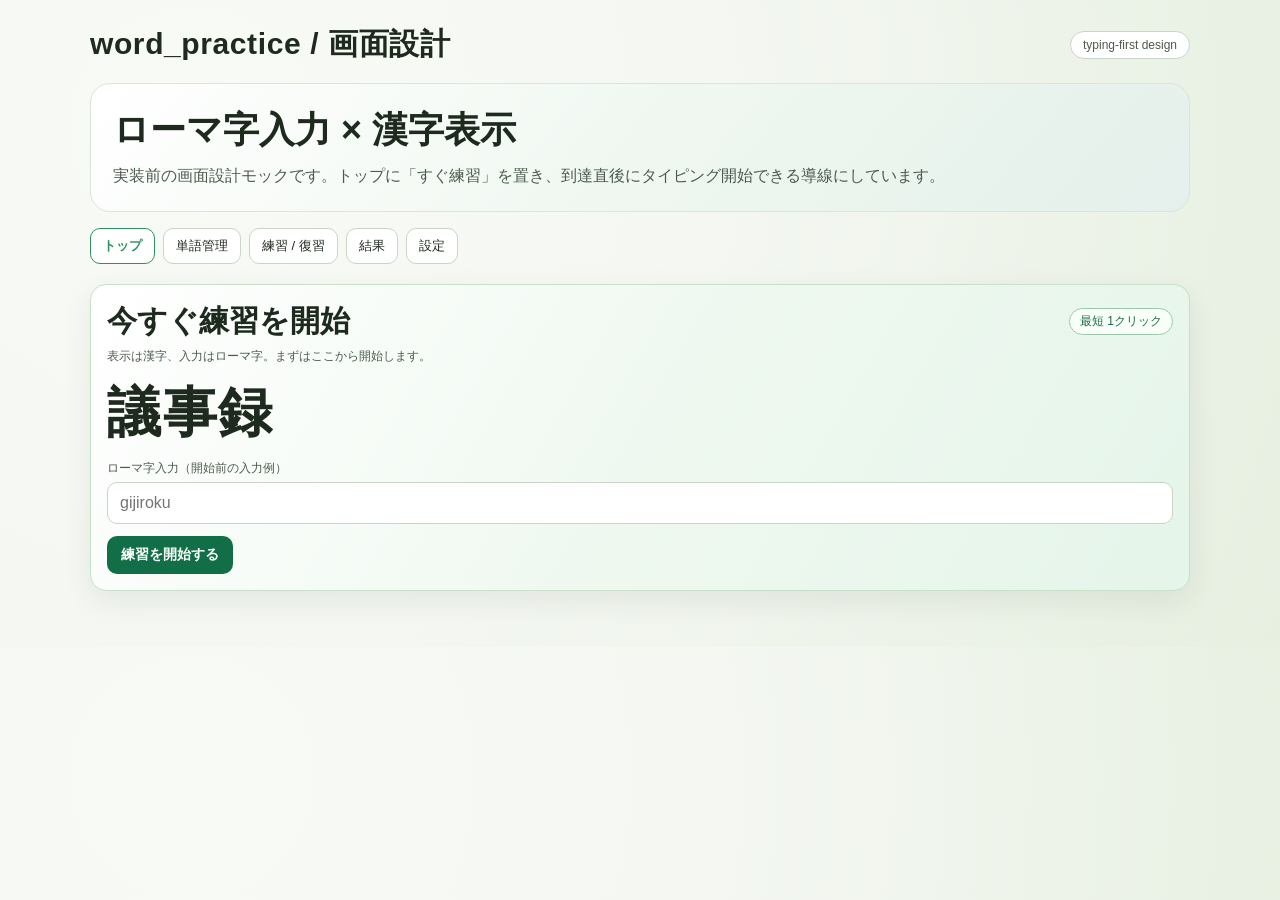
==== screen_design_html/index.html @ f266ffd5 "トップ導線をメニュー中心に統一し即練習カードを最適化" ====
<!doctype html>
<html lang="ja">
<head>
  <meta charset="utf-8">
  <meta name="viewport" content="width=device-width,initial-scale=1">
  <title>画面設計 | word_practice</title>
  <link rel="stylesheet" href="styles.css">
</head>
<body>
  <main class="app">
    <header class="header">
      <div class="brand">word_practice / 画面設計</div>
      <div class="badge">typing-first design</div>
    </header>

    <section class="hero">
      <h1>ローマ字入力 × 漢字表示</h1>
      <p>実装前の画面設計モックです。トップに「すぐ練習」を置き、到達直後にタイピング開始できる導線にしています。</p>
    </section>

    <nav class="nav" style="margin-top:16px;">
      <a class="active" href="index.html">トップ</a>
      <a href="words.html">単語管理</a>
      <a href="practice.html">練習 / 復習</a>
      <a href="result.html">結果</a>
      <a href="settings.html">設定</a>
    </nav>

    <section class="card quick-start">
      <div class="quick-title">
        <h2>今すぐ練習を開始</h2>
        <span class="pill">最短 1クリック</span>
      </div>
      <p class="small" style="margin-top:6px;">表示は漢字、入力はローマ字。まずはここから開始します。</p>
      <div class="quick-problem">議事録</div>
      <label class="label">ローマ字入力（開始前の入力例）</label>
      <input class="input" placeholder="gijiroku">
      <div class="quick-actions">
        <a class="btn btn-quick" href="practice.html">練習を開始する</a>
      </div>
    </section>
  </main>
</body>
</html>
---- screen_design_html/styles.css ----
:root {
  --bg-0: #f4f7f2;
  --bg-1: #e6efe0;
  --ink: #1f2a1f;
  --ink-soft: #4b5b4d;
  --accent: #2f8f62;
  --accent-2: #0f5b72;
  --warn: #b34d2e;
  --card: #ffffffd9;
  --line: #c8d5c7;
  --shadow: 0 10px 30px rgba(25, 42, 25, 0.08);
}

* { box-sizing: border-box; }
body {
  margin: 0;
  font-family: "Noto Sans JP", "Hiragino Kaku Gothic ProN", Meiryo, sans-serif;
  color: var(--ink);
  background: radial-gradient(circle at 15% 20%, #f8fbf5 0%, var(--bg-0) 45%, var(--bg-1) 100%);
}

.app {
  width: min(1100px, 92vw);
  margin: 24px auto 56px;
}

.header {
  display: flex;
  justify-content: space-between;
  align-items: center;
  gap: 16px;
  margin-bottom: 18px;
}

.brand {
  font-size: clamp(20px, 3vw, 30px);
  font-weight: 800;
  letter-spacing: 0.02em;
}

.badge {
  border: 1px solid var(--line);
  border-radius: 999px;
  padding: 6px 12px;
  font-size: 12px;
  color: var(--ink-soft);
  background: #fff;
}

.nav {
  display: flex;
  gap: 8px;
  flex-wrap: wrap;
  margin-bottom: 20px;
}

.nav a {
  text-decoration: none;
  color: var(--ink);
  border: 1px solid var(--line);
  background: #fff;
  border-radius: 10px;
  padding: 8px 12px;
  font-size: 13px;
}

.nav a.active {
  border-color: var(--accent);
  color: var(--accent);
  font-weight: 700;
}

.grid {
  display: grid;
  gap: 14px;
}

.grid.two { grid-template-columns: repeat(2, minmax(0, 1fr)); }
.grid.three { grid-template-columns: repeat(3, minmax(0, 1fr)); }

.card {
  background: var(--card);
  border: 1px solid #fff;
  border-radius: 16px;
  box-shadow: var(--shadow);
  padding: 16px;
}

h1, h2, h3, p { margin: 0; }
h1 { font-size: clamp(24px, 4vw, 36px); margin-bottom: 8px; }
h2 { font-size: 20px; margin-bottom: 10px; }
h3 { font-size: 15px; margin-bottom: 8px; color: var(--ink-soft); }

.hero {
  padding: 22px;
  border-radius: 20px;
  border: 1px solid #d7e7d8;
  background: linear-gradient(130deg, #ffffff 0%, #edf6ee 60%, #e5f0ec 100%);
}

.hero p { color: var(--ink-soft); line-height: 1.6; }

.quick-start {
  margin-top: 14px;
  border: 1px solid #c8dfc9;
  background: linear-gradient(120deg, #ffffff 0%, #eef8ef 55%, #e5f5ea 100%);
}

.quick-title {
  display: flex;
  justify-content: space-between;
  align-items: center;
  gap: 8px;
}

.quick-title h2 {
  margin: 0;
  font-size: clamp(22px, 3vw, 30px);
}

.pill {
  border: 1px solid #9acaa8;
  color: #1f6947;
  border-radius: 999px;
  padding: 4px 10px;
  font-size: 12px;
  background: #f8fff9;
}

.quick-problem {
  margin: 12px 0 10px;
  font-size: clamp(32px, 6vw, 54px);
  font-weight: 900;
  letter-spacing: 0.03em;
}

.quick-actions {
  display: flex;
  gap: 10px;
  flex-wrap: wrap;
  margin-top: 12px;
}

.btn-quick {
  background: #126e46;
  color: #fff;
  border-radius: 12px;
  padding: 12px 18px;
  font-weight: 700;
}

.sub-links {
  margin-top: 6px;
  display: flex;
  gap: 10px;
  flex-wrap: wrap;
}

.sub-links a {
  font-size: 13px;
  color: var(--ink-soft);
}

.metric {
  font-family: "M PLUS 1 Code", "Noto Sans JP", monospace;
  font-size: clamp(24px, 3vw, 34px);
  color: var(--accent-2);
  font-weight: 700;
}

.table {
  width: 100%;
  border-collapse: collapse;
  font-size: 14px;
}

.table th, .table td {
  border-bottom: 1px solid var(--line);
  padding: 10px 6px;
  text-align: left;
}

.table th { color: var(--ink-soft); font-size: 12px; text-transform: uppercase; }

.controls {
  display: flex;
  gap: 8px;
  flex-wrap: wrap;
  margin-top: 10px;
}

button, .btn {
  border: 0;
  border-radius: 10px;
  padding: 10px 14px;
  font-size: 14px;
  cursor: pointer;
  text-decoration: none;
  display: inline-block;
}

.btn-primary { background: var(--accent); color: #fff; }
.btn-secondary { background: #e9f2ea; color: var(--ink); border: 1px solid var(--line); }
.btn-danger { background: #ffe6de; color: var(--warn); border: 1px solid #f5cabd; }

.input {
  width: 100%;
  border: 1px solid var(--line);
  border-radius: 10px;
  padding: 11px 12px;
  font-size: 16px;
  background: #fff;
}

.label {
  font-size: 12px;
  color: var(--ink-soft);
  margin-bottom: 5px;
  display: block;
}

.problem {
  font-size: clamp(28px, 5vw, 52px);
  font-weight: 800;
  margin: 8px 0 14px;
  letter-spacing: 0.03em;
}

.status-line {
  display: flex;
  justify-content: space-between;
  font-family: "M PLUS 1 Code", monospace;
  margin-bottom: 8px;
  font-size: 13px;
  color: var(--ink-soft);
}

.progress {
  width: 100%;
  height: 10px;
  border-radius: 999px;
  background: #dde7dc;
  overflow: hidden;
  margin-bottom: 14px;
}

.progress > div {
  height: 100%;
  width: 70%;
  background: linear-gradient(90deg, var(--accent) 0%, #60bf98 100%);
}

.small {
  font-size: 12px;
  color: var(--ink-soft);
}

@media (max-width: 820px) {
  .grid.two, .grid.three { grid-template-columns: 1fr; }
  .app { width: 94vw; margin-top: 16px; }
}
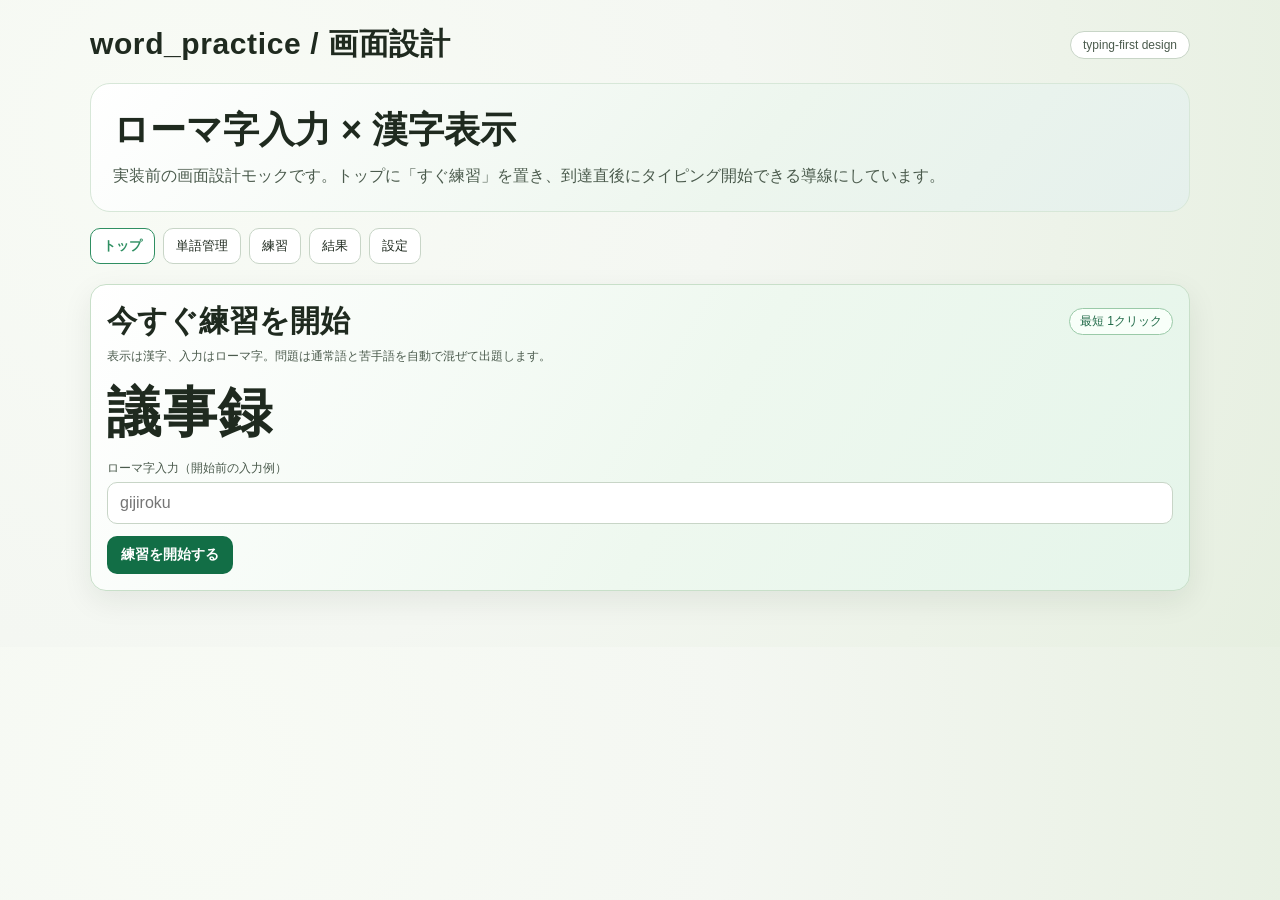
==== commit 52aa968a: "docs: unify practice flow with mixed session wording" ====
--- a/screen_design_html/index.html
+++ b/screen_design_html/index.html
@@ -21,7 +21,7 @@
     <nav class="nav" style="margin-top:16px;">
       <a class="active" href="index.html">トップ</a>
       <a href="words.html">単語管理</a>
-      <a href="practice.html">練習 / 復習</a>
+      <a href="practice.html">練習</a>
       <a href="result.html">結果</a>
       <a href="settings.html">設定</a>
     </nav>
@@ -31,7 +31,7 @@
         <h2>今すぐ練習を開始</h2>
         <span class="pill">最短 1クリック</span>
       </div>
-      <p class="small" style="margin-top:6px;">表示は漢字、入力はローマ字。まずはここから開始します。</p>
+      <p class="small" style="margin-top:6px;">表示は漢字、入力はローマ字。問題は通常語と苦手語を自動で混ぜて出題します。</p>
       <div class="quick-problem">議事録</div>
       <label class="label">ローマ字入力（開始前の入力例）</label>
       <input class="input" placeholder="gijiroku">
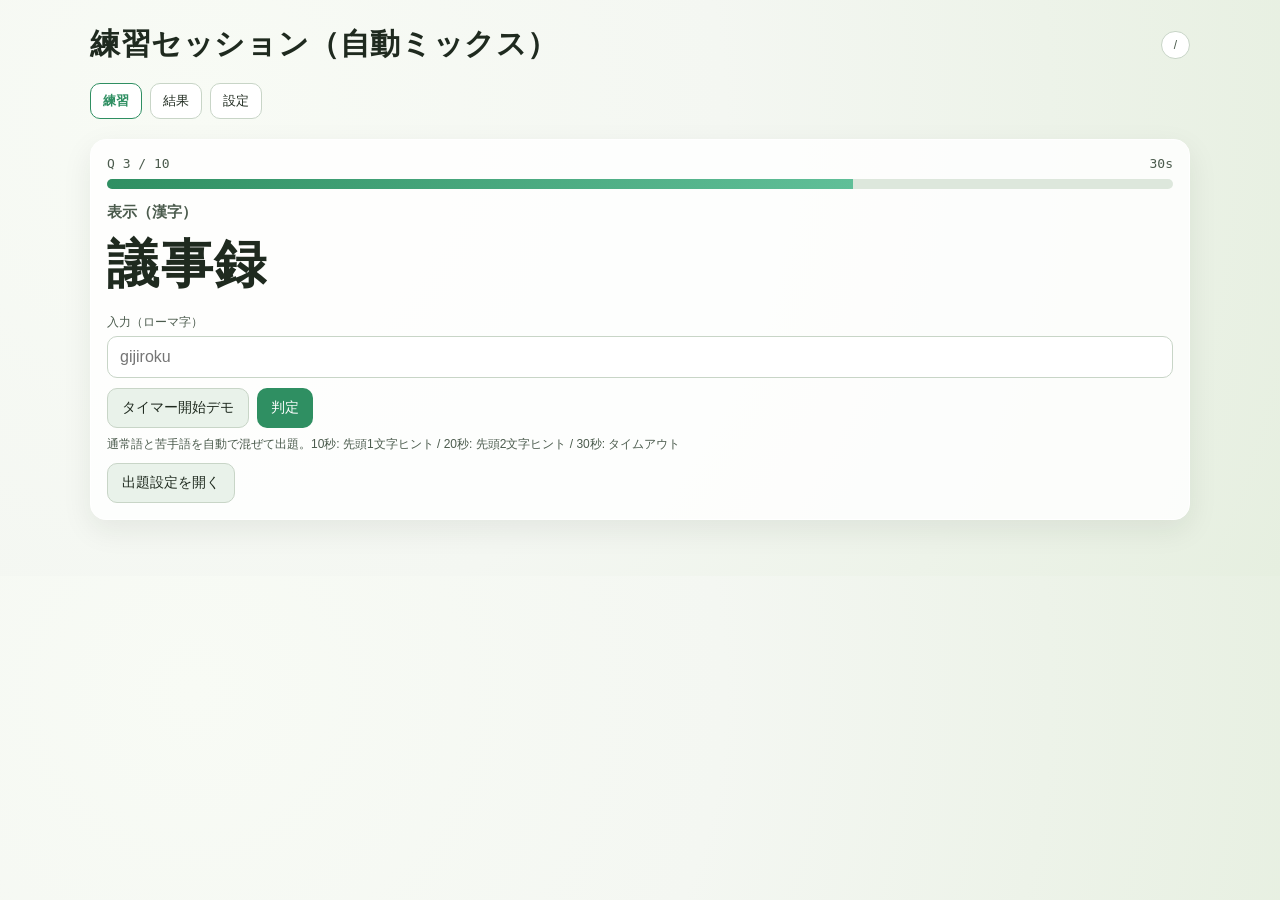
==== commit e060ac92: "docs: remove word management screen from flow" ====
--- a/screen_design_html/index.html
+++ b/screen_design_html/index.html
@@ -3,42 +3,31 @@
 <head>
   <meta charset="utf-8">
   <meta name="viewport" content="width=device-width,initial-scale=1">
-  <title>画面設計 | word_practice</title>
+  <title>練習セッション | word_practice</title>
   <link rel="stylesheet" href="styles.css">
 </head>
 <body>
   <main class="app">
-    <header class="header">
-      <div class="brand">word_practice / 画面設計</div>
-      <div class="badge">typing-first design</div>
-    </header>
-
-    <section class="hero">
-      <h1>ローマ字入力 × 漢字表示</h1>
-      <p>実装前の画面設計モックです。トップに「すぐ練習」を置き、到達直後にタイピング開始できる導線にしています。</p>
-    </section>
-
-    <nav class="nav" style="margin-top:16px;">
-      <a class="active" href="index.html">トップ</a>
-      <a href="words.html">単語管理</a>
-      <a href="practice.html">練習</a>
-      <a href="result.html">結果</a>
-      <a href="settings.html">設定</a>
+    <header class="header"><div class="brand">練習セッション（自動ミックス）</div><div class="badge">/</div></header>
+    <nav class="nav">
+      <a class="active" href="index.html">練習</a><a href="result.html">結果</a><a href="settings.html">設定</a>
     </nav>
 
-    <section class="card quick-start">
-      <div class="quick-title">
-        <h2>今すぐ練習を開始</h2>
-        <span class="pill">最短 1クリック</span>
+    <section class="card">
+      <div class="status-line"><span>Q 3 / 10</span><span id="timer">30s</span></div>
+      <div class="progress"><div id="bar"></div></div>
+      <h3>表示（漢字）</h3>
+      <div class="problem">議事録</div>
+      <label class="label">入力（ローマ字）</label>
+      <input class="input" placeholder="gijiroku">
+      <div class="controls">
+        <button id="start-demo" class="btn btn-secondary">タイマー開始デモ</button>
+        <button class="btn btn-primary">判定</button>
       </div>
-      <p class="small" style="margin-top:6px;">表示は漢字、入力はローマ字。問題は通常語と苦手語を自動で混ぜて出題します。</p>
-      <div class="quick-problem">議事録</div>
-      <label class="label">ローマ字入力（開始前の入力例）</label>
-      <input class="input" placeholder="gijiroku">
-      <div class="quick-actions">
-        <a class="btn btn-quick" href="practice.html">練習を開始する</a>
-      </div>
+      <p class="small" style="margin-top:8px;">通常語と苦手語を自動で混ぜて出題。10秒: 先頭1文字ヒント / 20秒: 先頭2文字ヒント / 30秒: タイムアウト</p>
+      <div class="controls"><a class="btn btn-secondary" href="review.html">出題設定を開く</a></div>
     </section>
   </main>
+  <script src="script.js"></script>
 </body>
 </html>
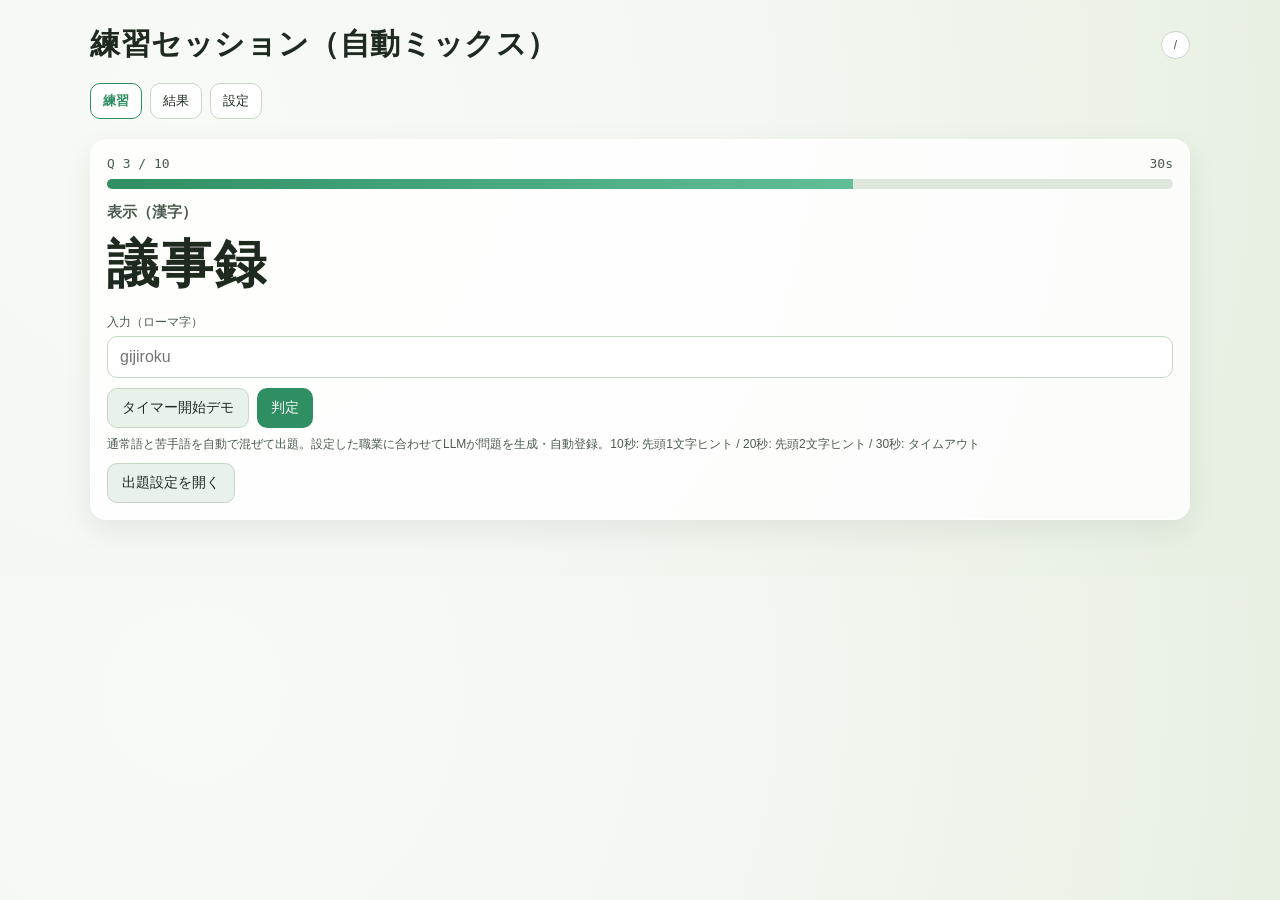
==== commit 41a257a7: "docs: add occupation-based auto question generation flow" ====
--- a/screen_design_html/index.html
+++ b/screen_design_html/index.html
@@ -24,7 +24,7 @@
         <button id="start-demo" class="btn btn-secondary">タイマー開始デモ</button>
         <button class="btn btn-primary">判定</button>
       </div>
-      <p class="small" style="margin-top:8px;">通常語と苦手語を自動で混ぜて出題。10秒: 先頭1文字ヒント / 20秒: 先頭2文字ヒント / 30秒: タイムアウト</p>
+      <p class="small" style="margin-top:8px;">通常語と苦手語を自動で混ぜて出題。設定した職業に合わせてLLMが問題を生成・自動登録。10秒: 先頭1文字ヒント / 20秒: 先頭2文字ヒント / 30秒: タイムアウト</p>
       <div class="controls"><a class="btn btn-secondary" href="review.html">出題設定を開く</a></div>
     </section>
   </main>
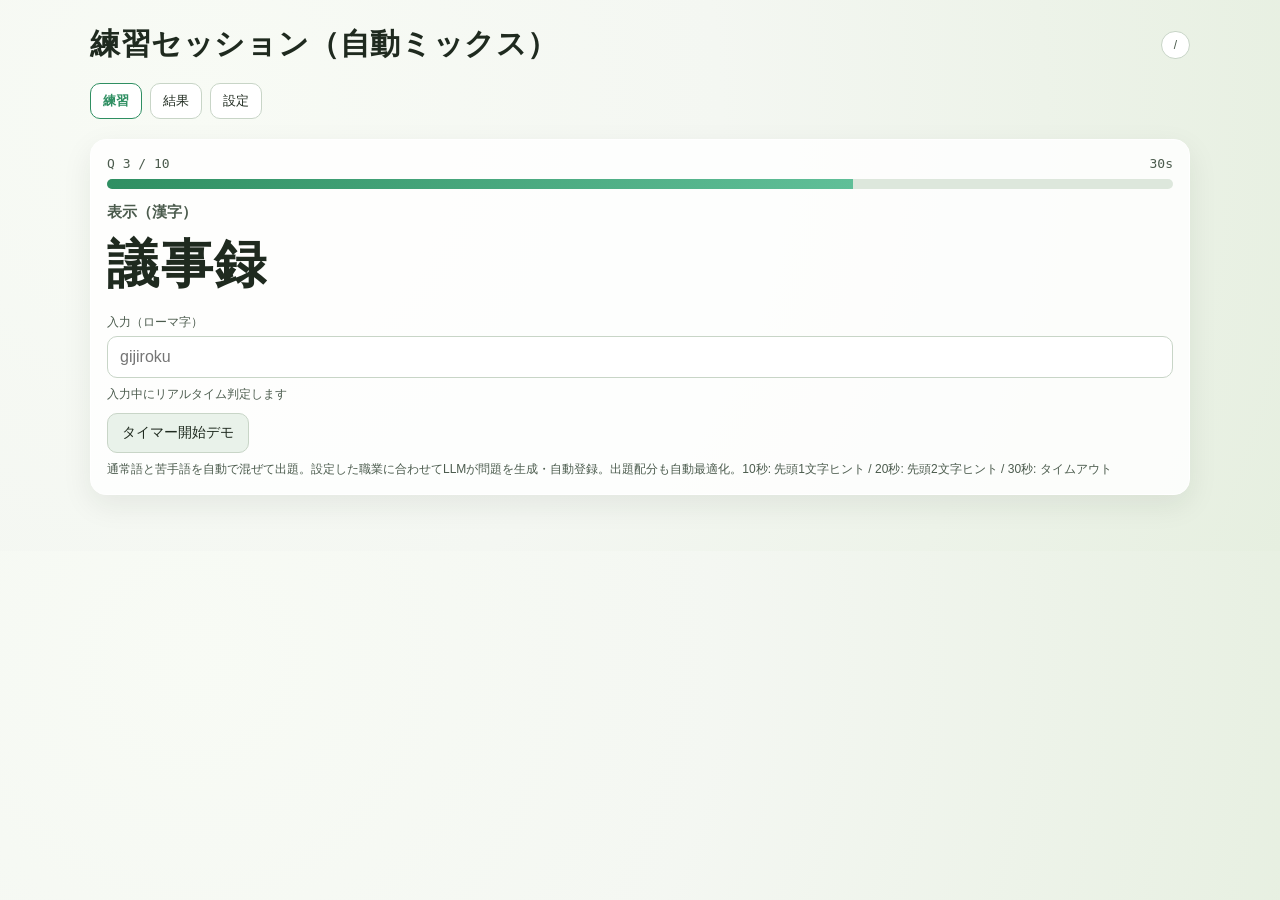
==== commit 0d9e9cd2: "docs: automate session settings and remove manual review flow" ====
--- a/screen_design_html/index.html
+++ b/screen_design_html/index.html
@@ -17,15 +17,14 @@
       <div class="status-line"><span>Q 3 / 10</span><span id="timer">30s</span></div>
       <div class="progress"><div id="bar"></div></div>
       <h3>表示（漢字）</h3>
-      <div class="problem">議事録</div>
+      <div id="problem" class="problem" data-romaji="gijiroku">議事録</div>
       <label class="label">入力（ローマ字）</label>
-      <input class="input" placeholder="gijiroku">
+      <input id="answer-input" class="input" placeholder="gijiroku">
+      <p id="judge-status" class="small" style="margin-top:8px;">入力中にリアルタイム判定します</p>
       <div class="controls">
         <button id="start-demo" class="btn btn-secondary">タイマー開始デモ</button>
-        <button class="btn btn-primary">判定</button>
       </div>
-      <p class="small" style="margin-top:8px;">通常語と苦手語を自動で混ぜて出題。設定した職業に合わせてLLMが問題を生成・自動登録。10秒: 先頭1文字ヒント / 20秒: 先頭2文字ヒント / 30秒: タイムアウト</p>
-      <div class="controls"><a class="btn btn-secondary" href="review.html">出題設定を開く</a></div>
+      <p class="small" style="margin-top:8px;">通常語と苦手語を自動で混ぜて出題。設定した職業に合わせてLLMが問題を生成・自動登録。出題配分も自動最適化。10秒: 先頭1文字ヒント / 20秒: 先頭2文字ヒント / 30秒: タイムアウト</p>
     </section>
   </main>
   <script src="script.js"></script>
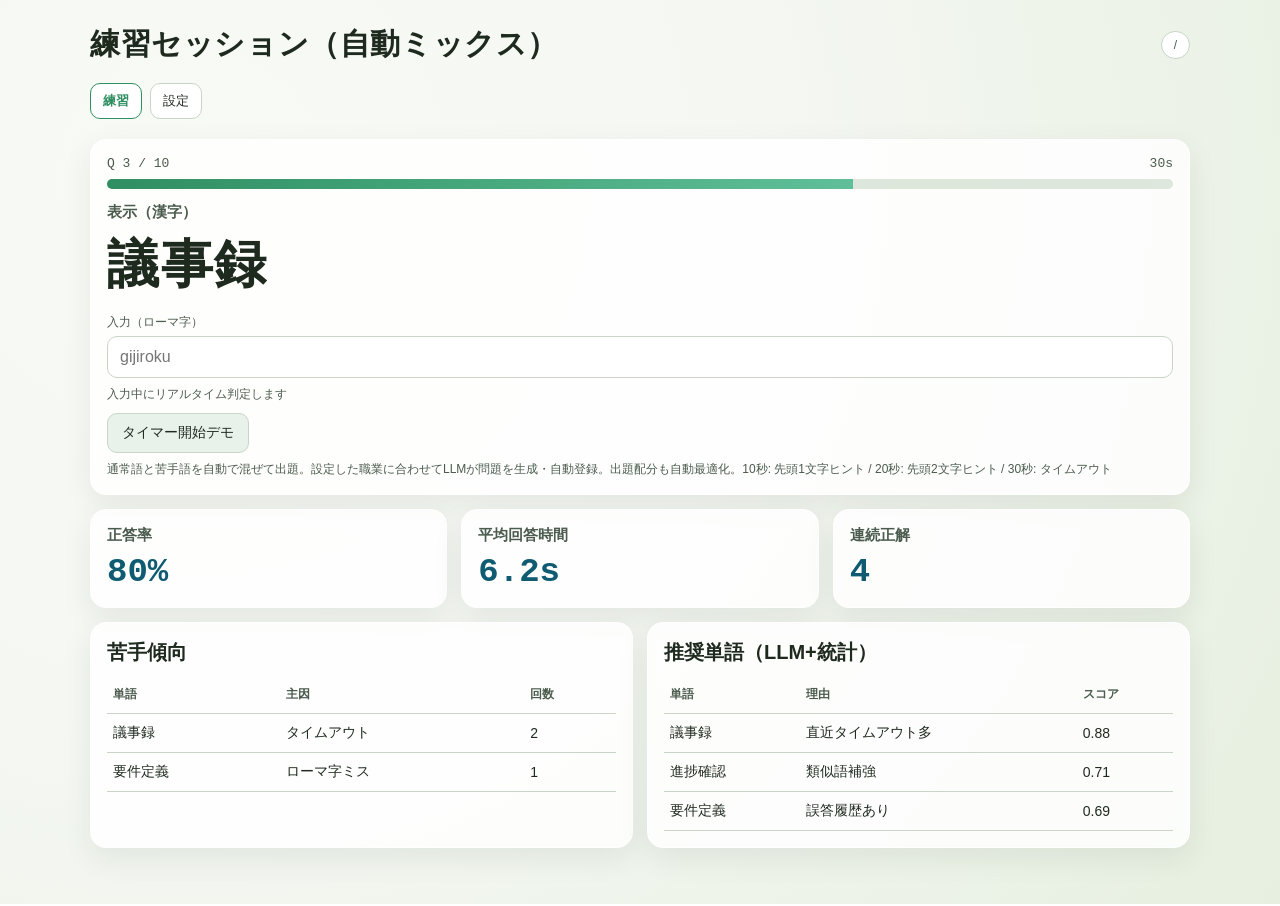
==== commit 0fa892a8: "docs: merge practice and results into single page" ====
--- a/screen_design_html/index.html
+++ b/screen_design_html/index.html
@@ -10,7 +10,7 @@
   <main class="app">
     <header class="header"><div class="brand">練習セッション（自動ミックス）</div><div class="badge">/</div></header>
     <nav class="nav">
-      <a class="active" href="index.html">練習</a><a href="result.html">結果</a><a href="settings.html">設定</a>
+      <a class="active" href="index.html">練習</a><a href="settings.html">設定</a>
     </nav>
 
     <section class="card">
@@ -26,6 +26,36 @@
       </div>
       <p class="small" style="margin-top:8px;">通常語と苦手語を自動で混ぜて出題。設定した職業に合わせてLLMが問題を生成・自動登録。出題配分も自動最適化。10秒: 先頭1文字ヒント / 20秒: 先頭2文字ヒント / 30秒: タイムアウト</p>
     </section>
+
+    <section class="grid three" style="margin-top:14px;">
+      <article class="card"><h3>正答率</h3><div class="metric">80%</div></article>
+      <article class="card"><h3>平均回答時間</h3><div class="metric">6.2s</div></article>
+      <article class="card"><h3>連続正解</h3><div class="metric">4</div></article>
+    </section>
+
+    <section class="grid two" style="margin-top:14px;">
+      <article class="card">
+        <h2>苦手傾向</h2>
+        <table class="table">
+          <thead><tr><th>単語</th><th>主因</th><th>回数</th></tr></thead>
+          <tbody>
+            <tr><td>議事録</td><td>タイムアウト</td><td>2</td></tr>
+            <tr><td>要件定義</td><td>ローマ字ミス</td><td>1</td></tr>
+          </tbody>
+        </table>
+      </article>
+      <article class="card">
+        <h2>推奨単語（LLM+統計）</h2>
+        <table class="table">
+          <thead><tr><th>単語</th><th>理由</th><th>スコア</th></tr></thead>
+          <tbody>
+            <tr><td>議事録</td><td>直近タイムアウト多</td><td>0.88</td></tr>
+            <tr><td>進捗確認</td><td>類似語補強</td><td>0.71</td></tr>
+            <tr><td>要件定義</td><td>誤答履歴あり</td><td>0.69</td></tr>
+          </tbody>
+        </table>
+      </article>
+    </section>
   </main>
   <script src="script.js"></script>
 </body>
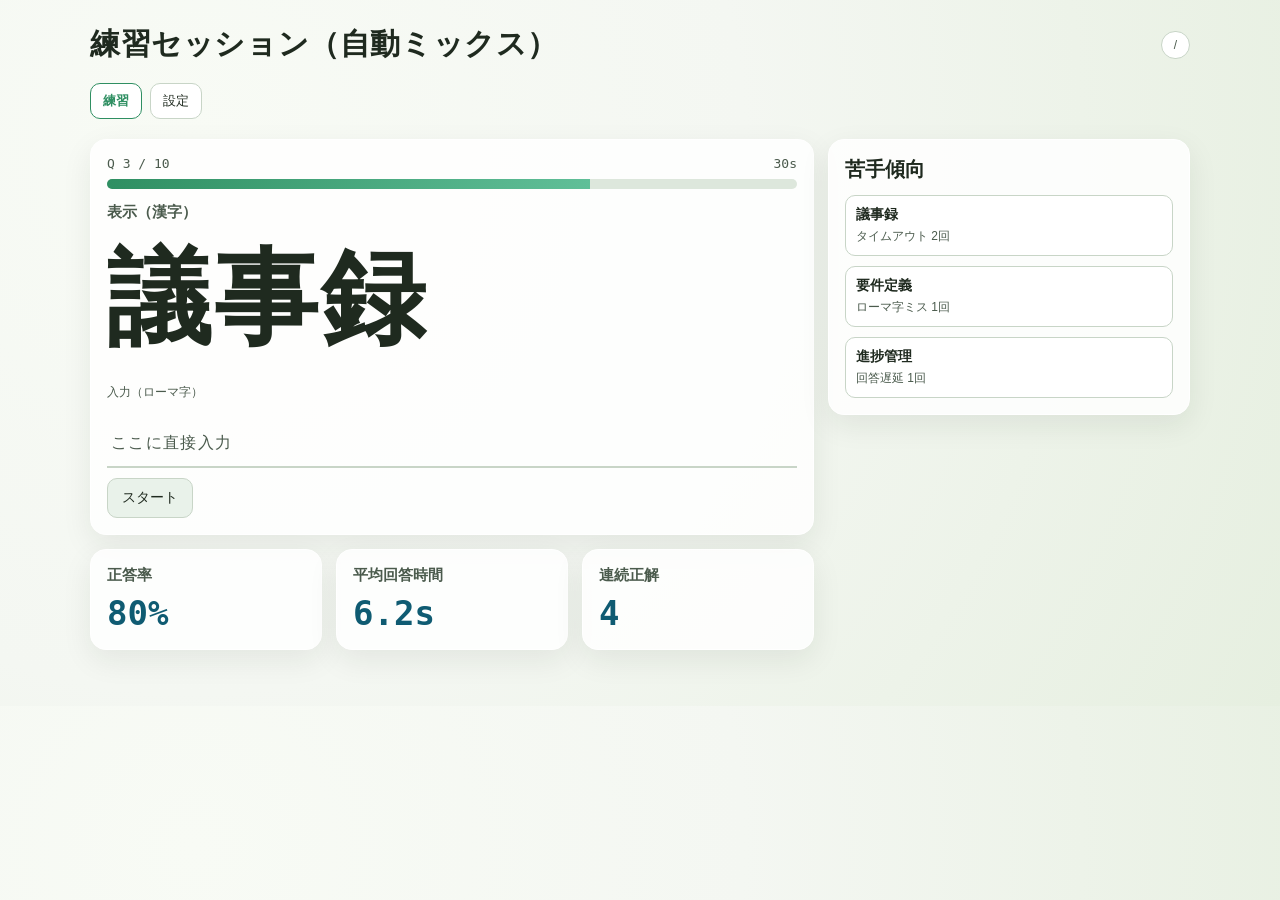
==== commit b9ee4da5: "docs: switch to direct typing display and two-pane weak-trend layout" ====
--- a/screen_design_html/index.html
+++ b/screen_design_html/index.html
@@ -13,48 +13,39 @@
       <a class="active" href="index.html">練習</a><a href="settings.html">設定</a>
     </nav>
 
-    <section class="card">
-      <div class="status-line"><span>Q 3 / 10</span><span id="timer">30s</span></div>
-      <div class="progress"><div id="bar"></div></div>
-      <h3>表示（漢字）</h3>
-      <div id="problem" class="problem" data-romaji="gijiroku">議事録</div>
-      <label class="label">入力（ローマ字）</label>
-      <input id="answer-input" class="input" placeholder="gijiroku">
-      <p id="judge-status" class="small" style="margin-top:8px;">入力中にリアルタイム判定します</p>
-      <div class="controls">
-        <button id="start-demo" class="btn btn-secondary">タイマー開始デモ</button>
+    <section class="split-layout">
+      <div class="main-pane">
+        <section class="card">
+          <div class="status-line"><span>Q 3 / 10</span><span id="timer">30s</span></div>
+          <div class="progress"><div id="bar"></div></div>
+          <h3>表示（漢字）</h3>
+          <div id="problem" class="problem" data-romaji="gijiroku">議事録</div>
+          <label class="label">入力（ローマ字）</label>
+          <div id="answer-display" class="answer-display" aria-live="polite"></div>
+          <p id="judge-status" class="small" style="margin-top:8px;"></p>
+          <div class="controls">
+            <button id="start-demo" class="btn btn-secondary">スタート</button>
+          </div>
+        </section>
+
+        <section class="grid three" style="margin-top:14px;">
+          <article class="card"><h3>正答率</h3><div class="metric">80%</div></article>
+          <article class="card"><h3>平均回答時間</h3><div class="metric">6.2s</div></article>
+          <article class="card"><h3>連続正解</h3><div class="metric">4</div></article>
+        </section>
+
       </div>
-      <p class="small" style="margin-top:8px;">通常語と苦手語を自動で混ぜて出題。設定した職業に合わせてLLMが問題を生成・自動登録。出題配分も自動最適化。10秒: 先頭1文字ヒント / 20秒: 先頭2文字ヒント / 30秒: タイムアウト</p>
-    </section>
 
-    <section class="grid three" style="margin-top:14px;">
-      <article class="card"><h3>正答率</h3><div class="metric">80%</div></article>
-      <article class="card"><h3>平均回答時間</h3><div class="metric">6.2s</div></article>
-      <article class="card"><h3>連続正解</h3><div class="metric">4</div></article>
-    </section>
-
-    <section class="grid two" style="margin-top:14px;">
-      <article class="card">
+      <aside class="side-pane">
+        <article class="card weak-trend-side">
         <h2>苦手傾向</h2>
-        <table class="table">
-          <thead><tr><th>単語</th><th>主因</th><th>回数</th></tr></thead>
-          <tbody>
-            <tr><td>議事録</td><td>タイムアウト</td><td>2</td></tr>
-            <tr><td>要件定義</td><td>ローマ字ミス</td><td>1</td></tr>
-          </tbody>
-        </table>
-      </article>
-      <article class="card">
-        <h2>推奨単語（LLM+統計）</h2>
-        <table class="table">
-          <thead><tr><th>単語</th><th>理由</th><th>スコア</th></tr></thead>
-          <tbody>
-            <tr><td>議事録</td><td>直近タイムアウト多</td><td>0.88</td></tr>
-            <tr><td>進捗確認</td><td>類似語補強</td><td>0.71</td></tr>
-            <tr><td>要件定義</td><td>誤答履歴あり</td><td>0.69</td></tr>
-          </tbody>
-        </table>
-      </article>
+        <ul class="stack-list">
+          <li><strong>議事録</strong><span>タイムアウト 2回</span></li>
+          <li><strong>要件定義</strong><span>ローマ字ミス 1回</span></li>
+          <li><strong>進捗管理</strong><span>回答遅延 1回</span></li>
+        </ul>
+        </article>
+      </aside>
     </section>
   </main>
   <script src="script.js"></script>
--- a/screen_design_html/styles.css
+++ b/screen_design_html/styles.css
@@ -78,6 +78,23 @@
 .grid.two { grid-template-columns: repeat(2, minmax(0, 1fr)); }
 .grid.three { grid-template-columns: repeat(3, minmax(0, 1fr)); }
 
+.split-layout {
+  display: grid;
+  gap: 14px;
+  grid-template-columns: minmax(0, 2fr) minmax(280px, 1fr);
+  align-items: start;
+}
+
+.main-pane {
+  min-width: 0;
+}
+
+.side-pane {
+  min-width: 0;
+  position: sticky;
+  top: 16px;
+}
+
 .card {
   background: var(--card);
   border: 1px solid #fff;
@@ -212,6 +229,21 @@
   background: #fff;
 }
 
+.answer-display {
+  min-height: 56px;
+  border-bottom: 2px solid var(--line);
+  padding: 10px 4px;
+  font-size: 34px;
+  letter-spacing: 0.04em;
+  font-family: "M PLUS 1 Code", "Noto Sans JP", monospace;
+}
+
+.answer-display:empty::before {
+  content: "ここに直接入力";
+  color: var(--ink-soft);
+  font-size: 16px;
+}
+
 .label {
   font-size: 12px;
   color: var(--ink-soft);
@@ -220,7 +252,7 @@
 }
 
 .problem {
-  font-size: clamp(28px, 5vw, 52px);
+  font-size: clamp(56px, 10vw, 104px);
   font-weight: 800;
   margin: 8px 0 14px;
   letter-spacing: 0.03em;
@@ -255,7 +287,36 @@
   color: var(--ink-soft);
 }
 
+.weak-trend-side h2 { margin-bottom: 12px; }
+
+.stack-list {
+  list-style: none;
+  margin: 0;
+  padding: 0;
+  display: grid;
+  gap: 10px;
+}
+
+.stack-list li {
+  border: 1px solid var(--line);
+  border-radius: 10px;
+  padding: 10px;
+  background: #fff;
+  display: grid;
+  gap: 4px;
+}
+
+.stack-list strong {
+  font-size: 14px;
+}
+
+.stack-list span {
+  font-size: 12px;
+  color: var(--ink-soft);
+}
+
 @media (max-width: 820px) {
-  .grid.two, .grid.three { grid-template-columns: 1fr; }
+  .grid.two, .grid.three, .split-layout { grid-template-columns: 1fr; }
+  .side-pane { position: static; }
   .app { width: 94vw; margin-top: 16px; }
 }
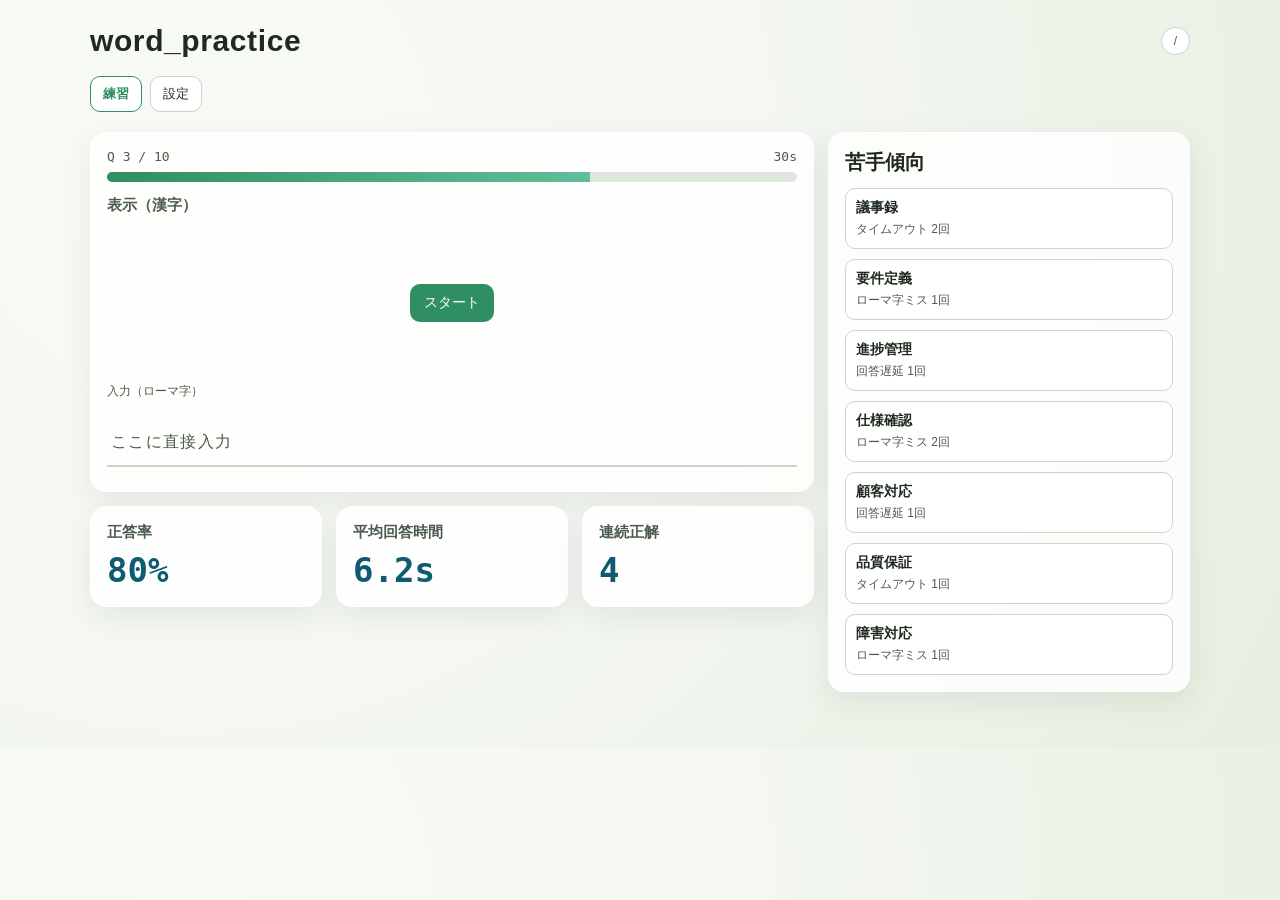
==== commit 2853fa8c: "docs: refine start flow and simplify practice screen copy" ====
--- a/screen_design_html/index.html
+++ b/screen_design_html/index.html
@@ -8,7 +8,7 @@
 </head>
 <body>
   <main class="app">
-    <header class="header"><div class="brand">練習セッション（自動ミックス）</div><div class="badge">/</div></header>
+    <header class="header"><div class="brand">word_practice</div><div class="badge">/</div></header>
     <nav class="nav">
       <a class="active" href="index.html">練習</a><a href="settings.html">設定</a>
     </nav>
@@ -19,13 +19,13 @@
           <div class="status-line"><span>Q 3 / 10</span><span id="timer">30s</span></div>
           <div class="progress"><div id="bar"></div></div>
           <h3>表示（漢字）</h3>
-          <div id="problem" class="problem" data-romaji="gijiroku">議事録</div>
+          <div class="problem-stage">
+            <div id="problem" class="problem is-hidden-problem" data-romaji="gijiroku">議事録</div>
+            <button id="start-demo" class="btn btn-primary start-overlay-btn">スタート</button>
+          </div>
           <label class="label">入力（ローマ字）</label>
           <div id="answer-display" class="answer-display" aria-live="polite"></div>
           <p id="judge-status" class="small" style="margin-top:8px;"></p>
-          <div class="controls">
-            <button id="start-demo" class="btn btn-secondary">スタート</button>
-          </div>
         </section>
 
         <section class="grid three" style="margin-top:14px;">
@@ -43,8 +43,12 @@
           <li><strong>議事録</strong><span>タイムアウト 2回</span></li>
           <li><strong>要件定義</strong><span>ローマ字ミス 1回</span></li>
           <li><strong>進捗管理</strong><span>回答遅延 1回</span></li>
+          <li><strong>仕様確認</strong><span>ローマ字ミス 2回</span></li>
+          <li><strong>顧客対応</strong><span>回答遅延 1回</span></li>
+          <li><strong>品質保証</strong><span>タイムアウト 1回</span></li>
+          <li><strong>障害対応</strong><span>ローマ字ミス 1回</span></li>
         </ul>
-        </article>
+      </article>
       </aside>
     </section>
   </main>
--- a/screen_design_html/styles.css
+++ b/screen_design_html/styles.css
@@ -258,6 +258,35 @@
   letter-spacing: 0.03em;
 }
 
+.problem-stage {
+  position: relative;
+  min-height: 160px;
+  display: flex;
+  align-items: center;
+  justify-content: center;
+}
+
+.problem-stage .problem {
+  margin: 0;
+  text-align: center;
+}
+
+.problem-stage .problem.is-hidden-problem {
+  visibility: hidden;
+}
+
+.start-overlay-btn {
+  position: absolute;
+  left: 50%;
+  top: 50%;
+  transform: translate(-50%, -50%);
+  z-index: 2;
+}
+
+.start-overlay-btn.is-hidden {
+  display: none;
+}
+
 .status-line {
   display: flex;
   justify-content: space-between;
